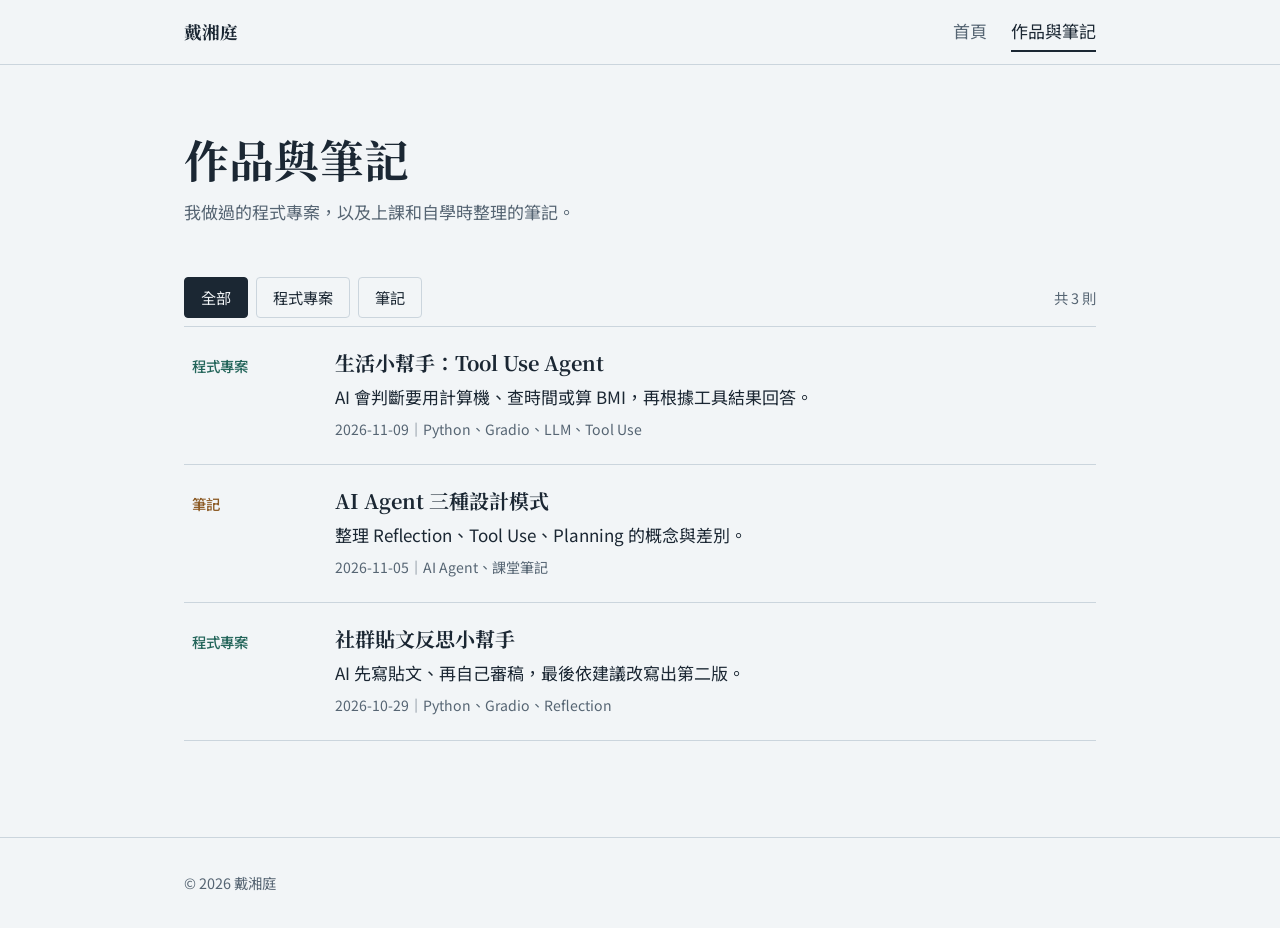
==== projects.html @ c3e86836 "Add files via upload" ====
<!DOCTYPE html>
<html lang="zh-Hant-TW">
<head>
  <meta charset="UTF-8">
  <meta name="viewport" content="width=device-width, initial-scale=1">
  <title>作品與筆記｜戴湘庭</title>
  <link rel="preconnect" href="https://fonts.googleapis.com">
  <link rel="preconnect" href="https://fonts.gstatic.com" crossorigin>
  <link href="https://fonts.googleapis.com/css2?family=Noto+Sans+TC:wght@400;500&family=Noto+Serif+TC:wght@700&display=swap" rel="stylesheet">
  <link rel="stylesheet" href="css/style.css">
</head>
<body>
  <header class="site-header">
    <div class="wrap">
      <a class="site-name" href="index.html">戴湘庭</a>
      <nav class="site-nav" aria-label="主選單">
        <a href="index.html">首頁</a>
        <a href="projects.html" aria-current="page">作品與筆記</a>
      </nav>
    </div>
  </header>

  <main class="wrap">
    <div class="page-title">
      <h1>作品與筆記</h1>
      <p>我做過的程式專案，以及上課和自學時整理的筆記。</p>
    </div>

    <div class="filters" role="group" aria-label="依類型篩選">
      <button type="button" data-filter="all" aria-pressed="true">全部</button>
      <button type="button" data-filter="project" aria-pressed="false">程式專案</button>
      <button type="button" data-filter="note" aria-pressed="false">筆記</button>
      <span class="count" id="work-count" aria-live="polite"></span>
    </div>

    <ul class="work-list" id="work-list"></ul>
  </main>

  <footer class="site-footer">
    <div class="wrap">© <span data-year></span> 戴湘庭</div>
  </footer>

  <script src="data/works.js"></script>
  <script src="js/main.js"></script>
</body>
</html>
---- css/style.css ----
/* ===== 顏色與字體變數（新增樣式請只用這些變數） ===== */
:root {
  --paper: #F2F5F7;
  --surface: #FFFFFF;
  --ink: #1B2733;
  --muted: #566573;
  --line: #CBD5DD;
  --grid: #DDE5EB;
  --project: #23655A;
  --note: #8C5A24;
  --focus: #2D5BA8;
  --serif: "Noto Serif TC", "Songti TC", "PMingLiU", serif;
  --sans: "Noto Sans TC", "PingFang TC", "Microsoft JhengHei", sans-serif;
  --mono: "JetBrains Mono", Consolas, "Courier New", monospace;
  --wrap: 960px;
  color-scheme: light;
}
@media (prefers-color-scheme: dark) {
  :root {
    --paper: #131A20;
    --surface: #1A232B;
    --ink: #E4EAEE;
    --muted: #9AA8B3;
    --line: #2E3B46;
    --grid: #1E2932;
    --project: #74BCA9;
    --note: #D7A56B;
    --focus: #8FB0EE;
    color-scheme: dark;
  }
}

/* ===== 基本設定 ===== */
*, *::before, *::after { box-sizing: border-box; }
html { -webkit-text-size-adjust: 100%; }
body {
  margin: 0;
  background: var(--paper);
  color: var(--ink);
  font-family: var(--sans);
  font-size: 17px;
  line-height: 1.8;
}
h1, h2, h3 { font-family: var(--serif); font-weight: 700; line-height: 1.35; margin: 0; }
p { margin: 0 0 1em; }
a { color: inherit; }
img { max-width: 100%; height: auto; display: block; }
:focus-visible { outline: 3px solid var(--focus); outline-offset: 3px; }
.wrap { max-width: var(--wrap); margin: 0 auto; padding: 0 24px; }

/* ===== 頁首與頁尾 ===== */
.site-header { border-bottom: 1px solid var(--line); background: var(--paper); }
.site-header .wrap { display: flex; align-items: center; justify-content: space-between; gap: 16px; min-height: 64px; flex-wrap: wrap; }
.site-name { font-family: var(--serif); font-weight: 700; font-size: 1.1rem; text-decoration: none; }
.site-nav { display: flex; gap: 24px; }
.site-nav a { text-decoration: none; color: var(--muted); padding: 4px 0; border-bottom: 2px solid transparent; }
.site-nav a:hover { color: var(--ink); }
.site-nav a[aria-current="page"] { color: var(--ink); border-bottom-color: var(--ink); }
.site-footer { border-top: 1px solid var(--line); margin-top: 96px; padding: 32px 0; color: var(--muted); font-size: 0.9rem; }

/* ===== 首頁：方格紙主視覺 ===== */
.hero {
  background-color: var(--paper);
  background-image:
    linear-gradient(var(--grid) 1px, transparent 1px),
    linear-gradient(90deg, var(--grid) 1px, transparent 1px);
  background-size: 28px 28px;
  border-bottom: 1px solid var(--line);
  padding: 88px 0 72px;
}
.hero__name { font-size: clamp(2.6rem, 7vw, 4.6rem); letter-spacing: 0.04em; }
.hero__role { font-size: 1.15rem; color: var(--muted); margin: 12px 0 28px; }
.hero__intro { max-width: 34em; font-size: 1.1rem; background: var(--paper); padding: 4px 0; }
.hero__actions { display: flex; gap: 12px; flex-wrap: wrap; margin-top: 32px; }

.button {
  display: inline-block; text-decoration: none; padding: 10px 22px;
  border: 1.5px solid var(--ink); border-radius: 4px; font-weight: 500;
}
.button--solid { background: var(--ink); color: var(--paper); }
.button:hover { background: var(--ink); color: var(--paper); }

/* ===== 區塊 ===== */
.section { padding-top: 72px; }
.section__head { display: flex; align-items: baseline; justify-content: space-between; gap: 16px; margin-bottom: 24px; flex-wrap: wrap; }
.section__head h2 { font-size: 1.6rem; }
.section__more { color: var(--muted); }

.about { display: grid; grid-template-columns: 1fr 1fr; gap: 48px; }
.about p { max-width: 32em; }
.skills { list-style: none; margin: 0; padding: 0; display: flex; flex-wrap: wrap; gap: 8px; }
.skills li { border: 1px solid var(--line); padding: 2px 12px; border-radius: 999px; font-size: 0.92rem; background: var(--surface); }
.about h3 { font-size: 1.05rem; margin-bottom: 12px; }

/* ===== 作品列表 ===== */
.work-list { list-style: none; margin: 0; padding: 0; border-top: 1px solid var(--line); }
.work { border-bottom: 1px solid var(--line); }
.work a {
  display: grid; grid-template-columns: 7em 1fr; column-gap: 24px;
  padding: 22px 8px; text-decoration: none;
}
.work a:hover { background: var(--surface); }
.work__type { grid-row: span 3; font-size: 0.9rem; font-weight: 500; padding-top: 4px; }
.work--project .work__type { color: var(--project); }
.work--note .work__type { color: var(--note); }
.work__title { font-size: 1.25rem; }
.work a:hover .work__title { text-decoration: underline; text-underline-offset: 4px; }
.work__summary { color: var(--ink); margin: 6px 0 4px; }
.work__meta { color: var(--muted); font-size: 0.88rem; margin: 0; }
.empty { padding: 32px 8px; color: var(--muted); border-bottom: 1px solid var(--line); }

/* ===== 作品頁 ===== */
.page-title { padding: 64px 0 8px; }
.page-title h1 { font-size: clamp(2rem, 5vw, 2.8rem); }
.page-title p { color: var(--muted); margin-top: 8px; }
.filters { display: flex; gap: 8px; flex-wrap: wrap; margin: 24px 0 8px; align-items: center; }
.filters button {
  font: inherit; font-size: 0.95rem; cursor: pointer; color: var(--ink);
  background: transparent; border: 1.5px solid var(--line); border-radius: 4px; padding: 6px 16px;
}
.filters button[aria-pressed="true"] { background: var(--ink); border-color: var(--ink); color: var(--paper); }
.filters .count { margin-left: auto; color: var(--muted); font-size: 0.9rem; }

/* ===== 內容頁 ===== */
.detail { max-width: 44em; padding-top: 56px; }
.back { color: var(--muted); text-decoration: none; font-size: 0.95rem; }
.back:hover { color: var(--ink); text-decoration: underline; }
.detail__type { display: inline-block; margin-top: 32px; font-weight: 500; font-size: 0.95rem; }
.detail--project .detail__type { color: var(--project); }
.detail--note .detail__type { color: var(--note); }
.detail h1 { font-size: clamp(1.9rem, 5vw, 2.6rem); margin: 4px 0 8px; }
.detail__meta { color: var(--muted); font-size: 0.92rem; padding-bottom: 24px; border-bottom: 1px solid var(--line); }
.detail h2 { font-size: 1.3rem; margin: 48px 0 12px; padding-left: 12px; }
.detail--project h2 { border-left: 4px solid var(--project); }
.detail--note h2 { border-left: 4px solid var(--note); }
.detail ul, .detail ol { padding-left: 1.4em; }
.detail code { font-family: var(--mono); font-size: 0.9em; background: var(--surface); border: 1px solid var(--line); padding: 1px 6px; border-radius: 3px; }
.detail pre { overflow-x: auto; background: var(--surface); border: 1px solid var(--line); border-radius: 4px; padding: 16px; line-height: 1.6; }
.detail pre code { border: 0; padding: 0; background: none; }
.detail table { border-collapse: collapse; width: 100%; margin-bottom: 1em; }
.detail th, .detail td { border: 1px solid var(--line); padding: 8px 12px; text-align: left; vertical-align: top; }
.table-scroll { overflow-x: auto; }
.shot { margin: 16px 0 24px; }
.shot figcaption { color: var(--muted); font-size: 0.9rem; margin-top: 8px; }
.shot--empty {
  border: 1.5px dashed var(--line); border-radius: 4px; padding: 40px 16px;
  text-align: center; color: var(--muted); font-size: 0.95rem;
}

/* ===== 手機版 ===== */
@media (max-width: 720px) {
  body { font-size: 16px; }
  .hero { padding: 56px 0 48px; }
  .about { grid-template-columns: 1fr; gap: 32px; }
  .work a { grid-template-columns: 1fr; }
  .work__type { grid-row: auto; padding-top: 0; }
  .filters .count { margin-left: 0; width: 100%; }
}
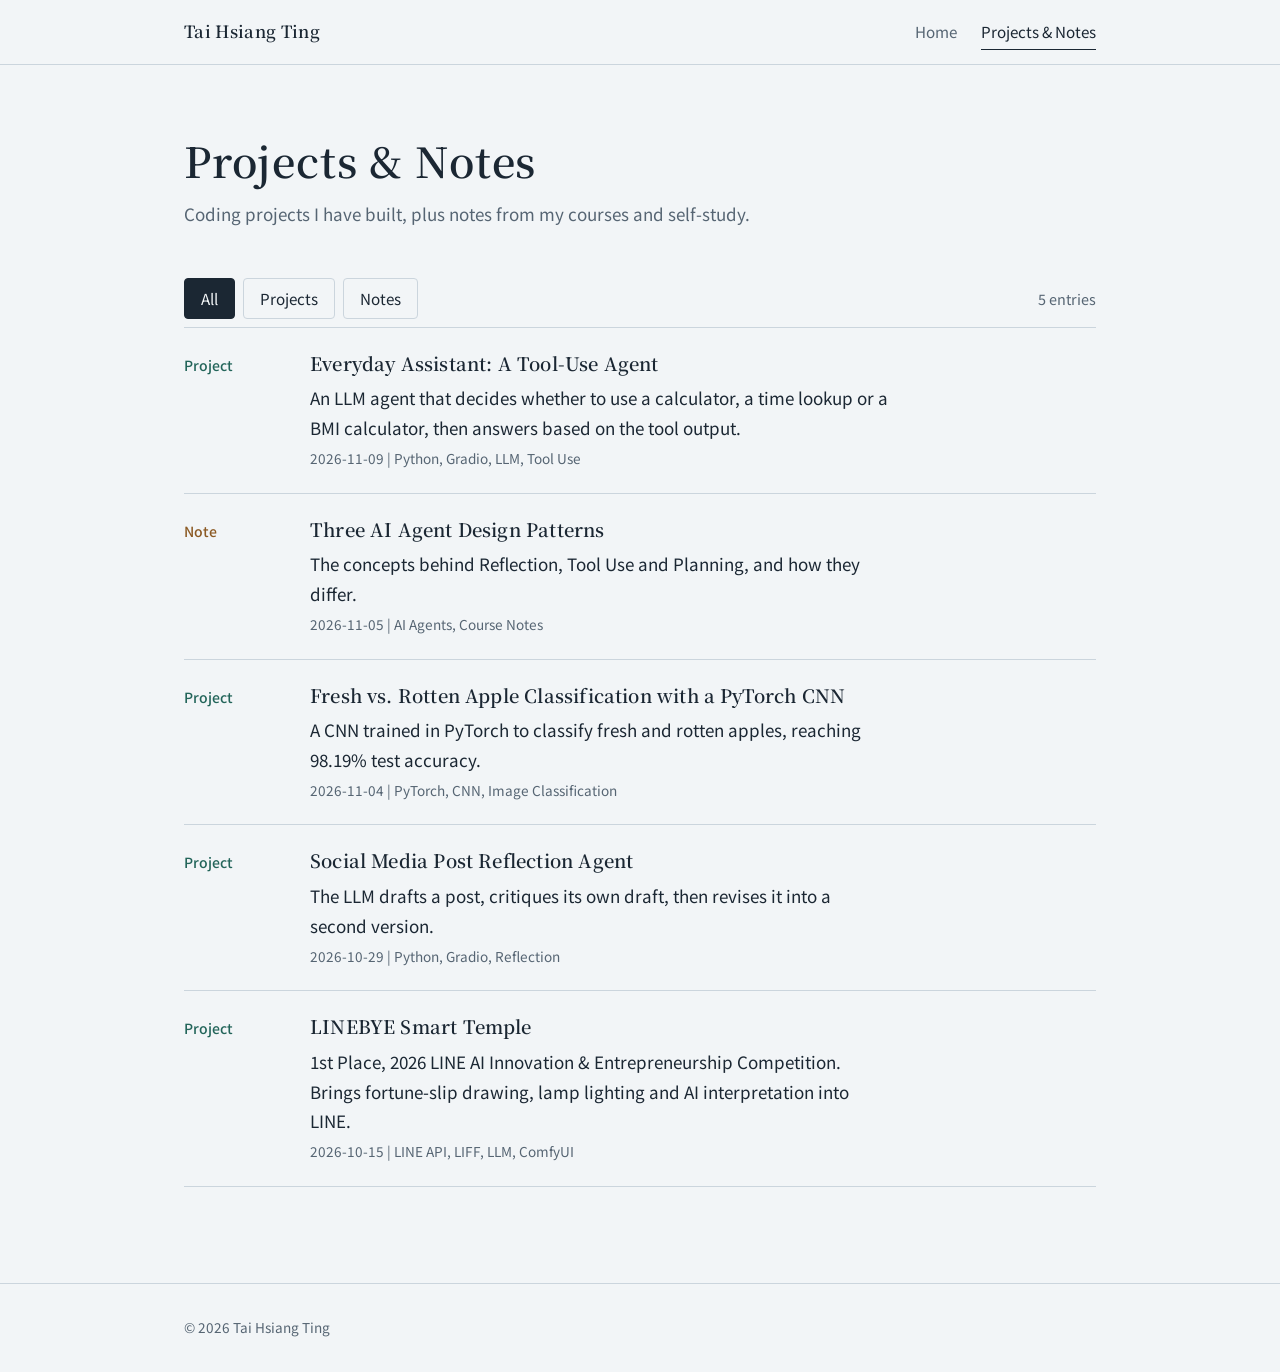
==== commit 6b1adec3: "Translate the entire site into English Co-Authored-By: Claude Opus 5.5 <noreply@anthropic.com> Claud" ====
--- a/projects.html
+++ b/projects.html
@@ -1,35 +1,35 @@
 <!DOCTYPE html>
-<html lang="zh-Hant-TW">
+<html lang="en">
 <head>
   <meta charset="UTF-8">
   <meta name="viewport" content="width=device-width, initial-scale=1">
-  <title>作品與筆記｜戴湘庭</title>
+  <title>Projects &amp; Notes | Tai Hsiang Ting</title>
   <link rel="preconnect" href="https://fonts.googleapis.com">
   <link rel="preconnect" href="https://fonts.gstatic.com" crossorigin>
   <link href="https://fonts.googleapis.com/css2?family=Noto+Sans+TC:wght@400;500&family=Noto+Serif+TC:wght@700&display=swap" rel="stylesheet">
-  <link rel="stylesheet" href="css/style.css">
+  <link rel="stylesheet" href="css/style.css?v=en-20261123">
 </head>
 <body>
   <header class="site-header">
     <div class="wrap">
-      <a class="site-name" href="index.html">戴湘庭</a>
-      <nav class="site-nav" aria-label="主選單">
-        <a href="index.html">首頁</a>
-        <a href="projects.html" aria-current="page">作品與筆記</a>
+      <a class="site-name" href="index.html">Tai Hsiang Ting</a>
+      <nav class="site-nav" aria-label="Main navigation">
+        <a href="index.html">Home</a>
+        <a href="projects.html" aria-current="page">Projects &amp; Notes</a>
       </nav>
     </div>
   </header>
 
   <main class="wrap">
     <div class="page-title">
-      <h1>作品與筆記</h1>
-      <p>我做過的程式專案，以及上課和自學時整理的筆記。</p>
+      <h1>Projects &amp; Notes</h1>
+      <p>Coding projects I have built, plus notes from my courses and self-study.</p>
     </div>
 
-    <div class="filters" role="group" aria-label="依類型篩選">
-      <button type="button" data-filter="all" aria-pressed="true">全部</button>
-      <button type="button" data-filter="project" aria-pressed="false">程式專案</button>
-      <button type="button" data-filter="note" aria-pressed="false">筆記</button>
+    <div class="filters" role="group" aria-label="Filter by type">
+      <button type="button" data-filter="all" aria-pressed="true">All</button>
+      <button type="button" data-filter="project" aria-pressed="false">Projects</button>
+      <button type="button" data-filter="note" aria-pressed="false">Notes</button>
       <span class="count" id="work-count" aria-live="polite"></span>
     </div>
 
@@ -37,7 +37,7 @@
   </main>
 
   <footer class="site-footer">
-    <div class="wrap">© <span data-year></span> 戴湘庭</div>
+    <div class="wrap">© <span data-year></span> Tai Hsiang Ting</div>
   </footer>
 
   <script src="data/works.js"></script>
--- a/css/style.css
+++ b/css/style.css
@@ -13,6 +13,7 @@
   --sans: "Noto Sans TC", "PingFang TC", "Microsoft JhengHei", sans-serif;
   --mono: "JetBrains Mono", Consolas, "Courier New", monospace;
   --wrap: 960px;
+  --measure: 34em;   /* 中文段落每行最多約 34 字，眼睛不用來回找行 */
   color-scheme: light;
 }
 @media (prefers-color-scheme: dark) {
@@ -30,49 +31,50 @@
   }
 }
 
-/* ===== 基本設定 ===== */
+/* ===== 基本設定（調整為適合長段中文的行高與字距） ===== */
 *, *::before, *::after { box-sizing: border-box; }
-html { -webkit-text-size-adjust: 100%; }
+html { -webkit-text-size-adjust: 100%; text-size-adjust: 100%; }
 body {
   margin: 0;
   background: var(--paper);
   color: var(--ink);
   font-family: var(--sans);
   font-size: 17px;
-  line-height: 1.8;
-}
-h1, h2, h3 { font-family: var(--serif); font-weight: 700; line-height: 1.35; margin: 0; }
+  line-height: 1.9;
+  letter-spacing: 0.03em;
+  text-spacing-trim: trim-start;   /* 行首全形標點不留空白 */
+  text-autospace: normal;          /* 中英文之間自動留一點空 */
+  line-break: strict;
+  -webkit-font-smoothing: antialiased;
+}
+h1, h2, h3, h4, h5 { font-family: var(--serif); font-weight: 600; line-height: 1.5; letter-spacing: 0.06em; margin: 0; }
 p { margin: 0 0 1em; }
-a { color: inherit; }
+a { color: inherit; text-decoration-color: var(--line); text-decoration-thickness: 1px; text-underline-offset: 0.3em; }
+a:hover { text-decoration-color: currentColor; }
 img { max-width: 100%; height: auto; display: block; }
+time { font-variant-numeric: tabular-nums; }
 :focus-visible { outline: 3px solid var(--focus); outline-offset: 3px; }
 .wrap { max-width: var(--wrap); margin: 0 auto; padding: 0 24px; }
 
 /* ===== 頁首與頁尾 ===== */
 .site-header { border-bottom: 1px solid var(--line); background: var(--paper); }
 .site-header .wrap { display: flex; align-items: center; justify-content: space-between; gap: 16px; min-height: 64px; flex-wrap: wrap; }
-.site-name { font-family: var(--serif); font-weight: 700; font-size: 1.1rem; text-decoration: none; }
-.site-nav { display: flex; gap: 24px; }
-.site-nav a { text-decoration: none; color: var(--muted); padding: 4px 0; border-bottom: 2px solid transparent; }
+.site-name { font-family: var(--serif); font-weight: 600; font-size: 1.05rem; letter-spacing: 0.1em; text-decoration: none; }
+.site-nav { display: flex; gap: 24px; font-size: 0.95rem; }
+.site-nav a { text-decoration: none; color: var(--muted); padding: 4px 0; border-bottom: 1px solid transparent; }
 .site-nav a:hover { color: var(--ink); }
 .site-nav a[aria-current="page"] { color: var(--ink); border-bottom-color: var(--ink); }
-.site-footer { border-top: 1px solid var(--line); margin-top: 96px; padding: 32px 0; color: var(--muted); font-size: 0.9rem; }
-
-/* ===== 首頁：方格紙主視覺 ===== */
-.hero {
-  background-color: var(--paper);
-  background-image:
-    linear-gradient(var(--grid) 1px, transparent 1px),
-    linear-gradient(90deg, var(--grid) 1px, transparent 1px);
-  background-size: 28px 28px;
-  border-bottom: 1px solid var(--line);
-  padding: 88px 0 72px;
-}
-.hero__name { font-size: clamp(2.6rem, 7vw, 4.6rem); letter-spacing: 0.04em; }
-.hero__role { font-size: 1.15rem; color: var(--muted); margin: 12px 0 28px; }
-.hero__intro { max-width: 34em; font-size: 1.1rem; background: var(--paper); padding: 4px 0; }
-.hero__actions { display: flex; gap: 12px; flex-wrap: wrap; margin-top: 32px; }
-
+.site-footer { border-top: 1px solid var(--line); margin-top: 96px; padding: 32px 0; color: var(--muted); font-size: 0.85rem; }
+
+/* ===== 首頁開場：拿掉方格背景與按鈕，只留名字、身分與一段話 ===== */
+.hero { padding: 96px 0 72px; }
+.hero__name { font-size: clamp(2.5rem, 7vw, 3.8rem); letter-spacing: 0.14em; line-height: 1.25; }
+.hero__role { font-size: 1rem; color: var(--muted); margin: 14px 0 32px; }
+.hero__intro { max-width: 32em; font-size: 1.125rem; line-height: 2; text-wrap: pretty; }
+.hero__actions { display: flex; gap: 8px 28px; flex-wrap: wrap; margin: 28px 0 0; font-weight: 500; }
+.hero__actions a { color: var(--project); text-decoration-color: currentColor; }
+
+/* 其他頁面若仍使用 .button，保留原本樣式 */
 .button {
   display: inline-block; text-decoration: none; padding: 10px 22px;
   border: 1.5px solid var(--ink); border-radius: 4px; font-weight: 500;
@@ -83,35 +85,46 @@
 /* ===== 區塊 ===== */
 .section { padding-top: 72px; }
 .section__head { display: flex; align-items: baseline; justify-content: space-between; gap: 16px; margin-bottom: 24px; flex-wrap: wrap; }
-.section__head h2 { font-size: 1.6rem; }
-.section__more { color: var(--muted); }
-
-.about { display: grid; grid-template-columns: 1fr 1fr; gap: 48px; }
-.about p { max-width: 32em; }
-.skills { list-style: none; margin: 0; padding: 0; display: flex; flex-wrap: wrap; gap: 8px; }
-.skills li { border: 1px solid var(--line); padding: 2px 12px; border-radius: 999px; font-size: 0.92rem; background: var(--surface); }
-.about h3 { font-size: 1.05rem; margin-bottom: 12px; }
-
-/* ===== 作品列表 ===== */
+.section__head h2 { font-size: 1.35rem; letter-spacing: 0.1em; }
+.section__more { color: var(--muted); font-size: 0.95rem; margin-top: 20px; }
+
+/* 首頁專用：寬螢幕時標題放左欄、內容放右欄，視線沿同一條線往下 */
+.section--split { padding-top: 48px; padding-bottom: 8px; margin-top: 24px; border-top: 1px solid var(--line); }
+.section--split .section__body { max-width: var(--measure); }
+@media (min-width: 860px) {
+  .section--split { display: grid; grid-template-columns: 9rem minmax(0, 1fr); column-gap: 40px; }
+  .section--split .section__head { margin-bottom: 0; }
+  .section--split .section__head h2 { font-size: 1.15rem; }
+}
+
+/* 關於我：技術清單用頓號連成一句，不用膠囊標籤 */
+.about h3 { font-family: var(--sans); font-size: 0.95rem; font-weight: 500; letter-spacing: 0.03em; color: var(--muted); margin: 28px 0 4px; }
+.skills { list-style: none; margin: 0; padding: 0; display: flex; flex-wrap: wrap; }
+.skills li:not(:last-child)::after { content: "、"; color: var(--muted); }
+
+/* ===== 作品列表（首頁與作品頁共用） ===== */
 .work-list { list-style: none; margin: 0; padding: 0; border-top: 1px solid var(--line); }
 .work { border-bottom: 1px solid var(--line); }
 .work a {
-  display: grid; grid-template-columns: 7em 1fr; column-gap: 24px;
-  padding: 22px 8px; text-decoration: none;
-}
-.work a:hover { background: var(--surface); }
-.work__type { grid-row: span 3; font-size: 0.9rem; font-weight: 500; padding-top: 4px; }
+  display: grid; grid-template-columns: 6em 1fr; column-gap: 24px;
+  padding: 22px 0; text-decoration: none;
+}
+.work__type { grid-row: span 3; font-size: 0.875rem; font-weight: 500; padding-top: 3px; }
 .work--project .work__type { color: var(--project); }
 .work--note .work__type { color: var(--note); }
-.work__title { font-size: 1.25rem; }
-.work a:hover .work__title { text-decoration: underline; text-underline-offset: 4px; }
-.work__summary { color: var(--ink); margin: 6px 0 4px; }
-.work__meta { color: var(--muted); font-size: 0.88rem; margin: 0; }
-.empty { padding: 32px 8px; color: var(--muted); border-bottom: 1px solid var(--line); }
+.work__title { font-size: 1.15rem; }
+.work a:hover .work__title { text-decoration: underline; text-decoration-thickness: 1px; text-underline-offset: 0.3em; }
+.work__summary { color: var(--ink); margin: 6px 0 4px; max-width: var(--measure); }
+.work__meta { color: var(--muted); font-size: 0.85rem; margin: 0; }
+.empty { padding: 32px 0; color: var(--muted); border-bottom: 1px solid var(--line); }
+
+/* 首頁的列表放在較窄的右欄，類型改到標題上方 */
+.section--split .work a { grid-template-columns: 1fr; }
+.section--split .work__type { grid-row: auto; padding-top: 0; }
 
 /* ===== 作品頁 ===== */
 .page-title { padding: 64px 0 8px; }
-.page-title h1 { font-size: clamp(2rem, 5vw, 2.8rem); }
+.page-title h1 { font-size: clamp(2rem, 5vw, 2.6rem); letter-spacing: 0.1em; }
 .page-title p { color: var(--muted); margin-top: 8px; }
 .filters { display: flex; gap: 8px; flex-wrap: wrap; margin: 24px 0 8px; align-items: center; }
 .filters button {
@@ -121,21 +134,23 @@
 .filters button[aria-pressed="true"] { background: var(--ink); border-color: var(--ink); color: var(--paper); }
 .filters .count { margin-left: auto; color: var(--muted); font-size: 0.9rem; }
 
-/* ===== 內容頁 ===== */
-.detail { max-width: 44em; padding-top: 56px; }
+/* ===== 內容頁（行寬縮到約 38 字，段落間距加大） ===== */
+.detail { max-width: 38em; padding-top: 56px; }
+.detail p { margin-bottom: 1.2em; }
 .back { color: var(--muted); text-decoration: none; font-size: 0.95rem; }
 .back:hover { color: var(--ink); text-decoration: underline; }
 .detail__type { display: inline-block; margin-top: 32px; font-weight: 500; font-size: 0.95rem; }
 .detail--project .detail__type { color: var(--project); }
 .detail--note .detail__type { color: var(--note); }
-.detail h1 { font-size: clamp(1.9rem, 5vw, 2.6rem); margin: 4px 0 8px; }
-.detail__meta { color: var(--muted); font-size: 0.92rem; padding-bottom: 24px; border-bottom: 1px solid var(--line); }
-.detail h2 { font-size: 1.3rem; margin: 48px 0 12px; padding-left: 12px; }
-.detail--project h2 { border-left: 4px solid var(--project); }
-.detail--note h2 { border-left: 4px solid var(--note); }
+.detail h1 { font-size: clamp(1.9rem, 5vw, 2.4rem); margin: 4px 0 8px; }
+.detail__meta { color: var(--muted); font-size: 0.9rem; padding-bottom: 24px; border-bottom: 1px solid var(--line); }
+.detail h2 { font-size: 1.25rem; margin: 52px 0 14px; padding-left: 12px; }
+.detail--project h2 { border-left: 3px solid var(--project); }
+.detail--note h2 { border-left: 3px solid var(--note); }
 .detail ul, .detail ol { padding-left: 1.4em; }
-.detail code { font-family: var(--mono); font-size: 0.9em; background: var(--surface); border: 1px solid var(--line); padding: 1px 6px; border-radius: 3px; }
-.detail pre { overflow-x: auto; background: var(--surface); border: 1px solid var(--line); border-radius: 4px; padding: 16px; line-height: 1.6; }
+.detail li + li { margin-top: 0.35em; }
+.detail code { font-family: var(--mono); font-size: 0.88em; letter-spacing: 0; background: var(--surface); border: 1px solid var(--line); padding: 1px 6px; border-radius: 3px; }
+.detail pre { overflow-x: auto; background: var(--surface); border: 1px solid var(--line); border-radius: 4px; padding: 16px; line-height: 1.6; letter-spacing: 0; }
 .detail pre code { border: 0; padding: 0; background: none; }
 .detail table { border-collapse: collapse; width: 100%; margin-bottom: 1em; }
 .detail th, .detail td { border: 1px solid var(--line); padding: 8px 12px; text-align: left; vertical-align: top; }
@@ -149,10 +164,42 @@
 
 /* ===== 手機版 ===== */
 @media (max-width: 720px) {
-  body { font-size: 16px; }
-  .hero { padding: 56px 0 48px; }
-  .about { grid-template-columns: 1fr; gap: 32px; }
+  body { font-size: 16px; line-height: 1.85; }
+  .hero { padding: 64px 0 48px; }
+  .hero__intro { font-size: 1.0625rem; }
   .work a { grid-template-columns: 1fr; }
   .work__type { grid-row: auto; padding-top: 0; }
   .filters .count { margin-left: 0; width: 100%; }
 }
+
+/* ===== 首頁關於我：經歷（拿掉時間軸圓點，改成「年份｜內容」兩欄對齊） ===== */
+.experience { margin-top: 44px; }
+.experience > h3 { font-size: 1.1rem; margin-bottom: 8px; }
+.experience__groups > section + section { margin-top: 28px; }
+.experience__category { margin: 0 0 4px; font-family: var(--sans); color: var(--muted); font-size: 0.95rem; font-weight: 500; letter-spacing: 0.03em; }
+.experience__timeline { list-style: none; margin: 0; padding: 0; }
+.experience__item {
+  display: grid;
+  grid-template-columns: 7.5rem minmax(0, 1fr);
+  column-gap: 20px;
+  padding: 12px 0;
+}
+.experience__item + .experience__item { border-top: 1px dashed var(--line); }
+.experience__meta { display: flex; flex-direction: column; color: var(--muted); font-size: 0.9rem; }
+.experience__period { font-variant-numeric: tabular-nums; }
+.experience__status { color: var(--project); font-size: 0.8rem; line-height: 1.6; }
+.experience__content h5 { font-family: var(--sans); font-size: 1.05rem; font-weight: 500; letter-spacing: 0.03em; line-height: 1.7; }
+.experience__content p { margin: 2px 0 0; color: var(--muted); font-size: 0.95rem; }
+@media (max-width: 480px) {
+  .experience__item { grid-template-columns: 1fr; }
+  .experience__meta { flex-direction: row; gap: 12px; }
+}
+
+/* ===== English typography: the site is now in English, so tighten the letter-spacing tuned for Chinese and separate skills with commas ===== */
+body { letter-spacing: normal; line-height: 1.75; }
+h1, h2, h3, h4, h5 { letter-spacing: 0.01em; }
+.hero__name { letter-spacing: 0.02em; }
+.hero__intro { line-height: 1.8; }
+.site-name, .section__head h2, .page-title h1 { letter-spacing: 0.02em; }
+.experience__content h5, .about h3 { letter-spacing: normal; }
+.skills li:not(:last-child)::after { content: ",\00a0"; }
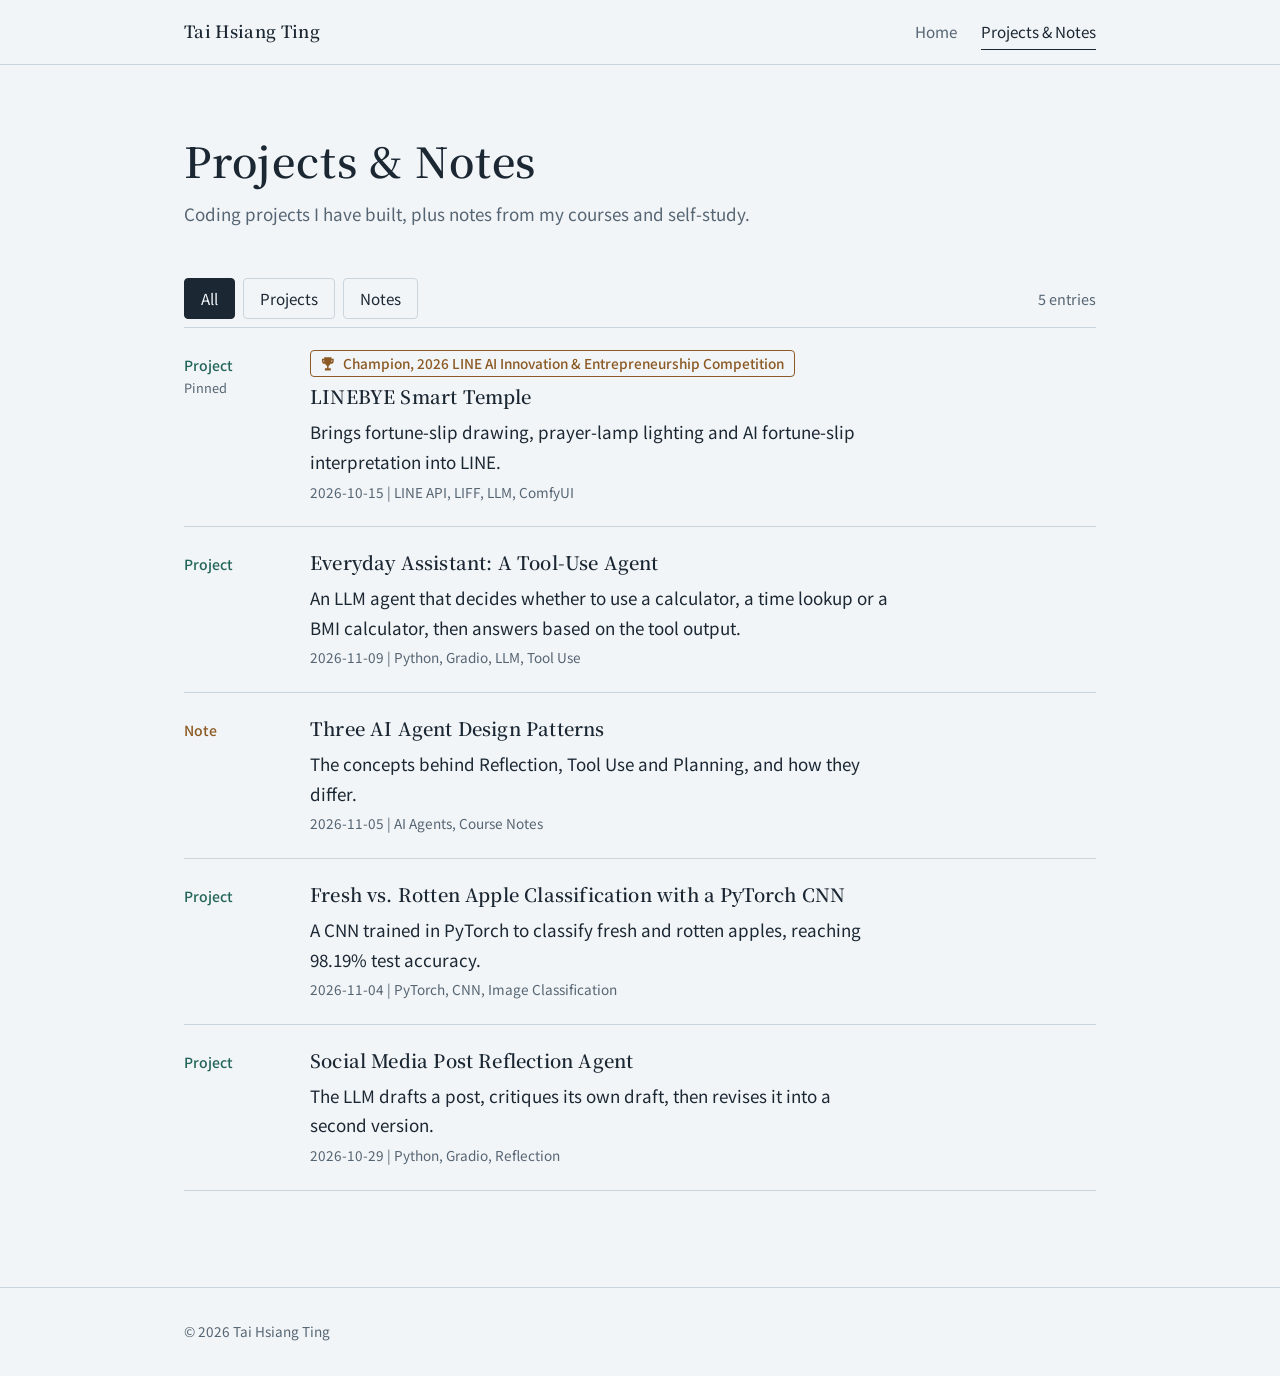
==== commit f9eee30e: "Pin LINEBYE to the top and add a champion trophy badge Co-Authored-By: Claude Opus 5.5 <noreply@anth" ====
--- a/projects.html
+++ b/projects.html
@@ -7,7 +7,7 @@
   <link rel="preconnect" href="https://fonts.googleapis.com">
   <link rel="preconnect" href="https://fonts.gstatic.com" crossorigin>
   <link href="https://fonts.googleapis.com/css2?family=Noto+Sans+TC:wght@400;500&family=Noto+Serif+TC:wght@700&display=swap" rel="stylesheet">
-  <link rel="stylesheet" href="css/style.css?v=en-20261123">
+  <link rel="stylesheet" href="css/style.css?v=award-20261123">
 </head>
 <body>
   <header class="site-header">
--- a/css/style.css
+++ b/css/style.css
@@ -203,3 +203,16 @@
 .site-name, .section__head h2, .page-title h1 { letter-spacing: 0.02em; }
 .experience__content h5, .about h3 { letter-spacing: normal; }
 .skills li:not(:last-child)::after { content: ",\00a0"; }
+
+/* ===== Award badge and pinned entries: trophy icon + award name (list and detail pages); "Pinned" label under the type ===== */
+.award { display: inline-flex; align-items: center; gap: 6px; margin: 0 0 6px; padding: 2px 10px 2px 8px; border: 1px solid var(--note); border-radius: 4px; color: var(--note); font-size: 0.85rem; font-weight: 500; line-height: 1.6; }
+.award__icon { width: 1.3em; height: 1.3em; flex: none; fill: currentColor; }
+.work .award { justify-self: start; }
+.work__type { grid-row: span 4; }
+.work__pin { display: block; color: var(--muted); font-size: 0.8rem; font-weight: 400; }
+.section--split .work__pin { display: inline; margin-left: 8px; }
+.detail .award { margin-top: 12px; }
+.detail .award + h1 { margin-top: 8px; }
+@media (max-width: 720px) {
+  .work__pin { display: inline; margin-left: 8px; }
+}
